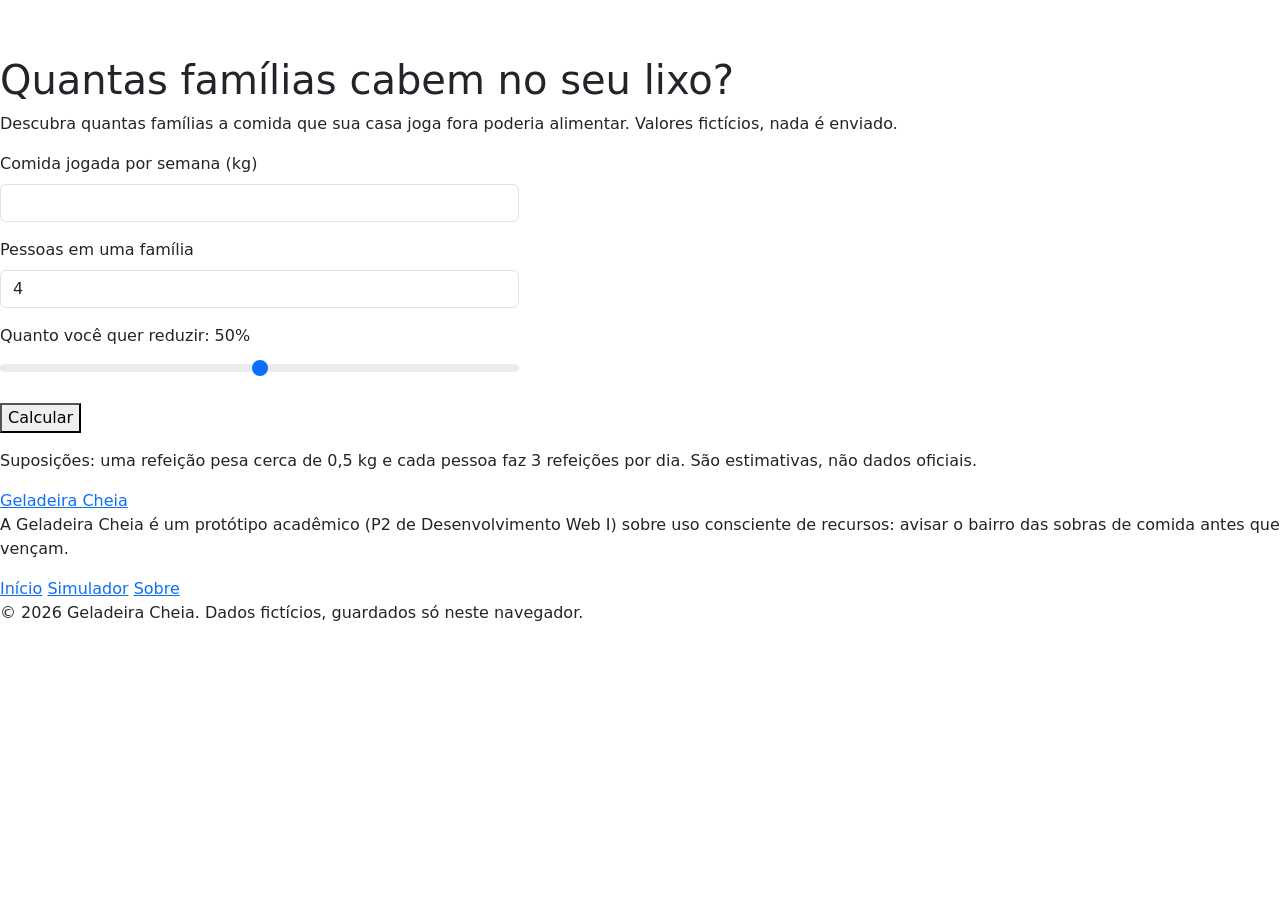
==== Simulador/Simulador.html @ d8ddc0e5 "Estrutura Inicial do projeto" ====
<!DOCTYPE html>
<html lang="pt-BR">

<head>
    <meta charset="UTF-8">
    <meta name="viewport" content="width=device-width, initial-scale=1.0">
    <title>Simulador | Geladeira Cheia</title>

    <!-- Fontes -->
    <link rel="preconnect" href="https://fonts.googleapis.com">
    <link rel="stylesheet" href="https://fonts.googleapis.com/css2?family=Bricolage+Grotesque:wght@600;800&family=Figtree:wght@400;600;700&display=swap">

    <!-- Bootstrap 5 -->
    <link href="https://cdn.jsdelivr.net/npm/bootstrap@5.3.8/dist/css/bootstrap.min.css" rel="stylesheet">

    <!-- CSS da Geladeira Cheia -->
    <link rel="stylesheet" href="../global.css">
    <link rel="stylesheet" href="simulador.css">
</head>

<body class="simulador" id="topo">
    <header class="topo">
        <nav class="navbar navbar-expand-lg navbar-dark" aria-label="Principal">
            <div class="container-fluid">
                <a class="navbar-brand" href="../Inicio/index.html">Geladeira Cheia</a>
                <button class="navbar-toggler" type="button" data-bs-toggle="collapse" data-bs-target="#menuGeladeira"
                    aria-controls="menuGeladeira" aria-expanded="false" aria-label="Abrir menu de navegação">
                    <span class="navbar-toggler-icon"></span>
                </button>
                <div class="collapse navbar-collapse" id="menuGeladeira">
                    <div class="navbar-nav">
                        <a class="nav-link" href="../Inicio/index.html">Início</a>
                        <a class="nav-link" href="../Simulador/Simulador.html" aria-current="page">Simulador</a>
                        <a class="nav-link" href="../Sobre/Sobre.html">Sobre</a>
                    </div>
                </div>
            </div>
        </nav>
    </header>

    <main>
        <section class="conteudo">
            <div id="aviso" class="alert alert-danger" role="alert" hidden></div>

            <section class="folha" aria-labelledby="t-sim">
                <h1 id="t-sim">Quantas famílias cabem no seu lixo?</h1>
                <p>Descubra quantas famílias a comida que sua casa joga fora poderia alimentar. Valores fictícios, nada é enviado.</p>
                <div class="row g-4">
                    <form id="form-sim" class="col-md-5">
                        <div class="mb-3"><label class="form-label" for="kg">Comida jogada por semana (kg)</label>
                            <input class="form-control" id="kg" type="number" required min="0.1" max="50" step="0.1" inputmode="decimal">
                            <div class="erro" id="erro-kg" aria-live="polite"></div></div>
                        <div class="mb-3"><label class="form-label" for="pessoas">Pessoas em uma família</label>
                            <input class="form-control" id="pessoas" type="number" required min="1" max="10" step="1" value="4" inputmode="numeric">
                            <div class="erro" id="erro-pessoas" aria-live="polite"></div></div>
                        <div class="mb-3"><label class="form-label" for="meta">Quanto você quer reduzir: <output id="meta-valor" for="meta">50%</output></label>
                            <input class="form-range" id="meta" type="range" min="10" max="90" step="10" value="50">
                            <div class="erro" id="erro-meta" aria-live="polite"></div></div>
                        <button class="botao" type="submit">Calcular</button>
                    </form>
                    <div class="col-md-7" aria-live="polite"><div id="resultado" class="resultado" hidden></div></div>
                </div>
                <p class="privacidade mt-3">Suposições: uma refeição pesa cerca de 0,5 kg e cada pessoa faz 3 refeições por dia. São estimativas, não dados oficiais.</p>
            </section>
        </section>
    </main>

    <footer class="rodape">
        <div class="rodape-conteudo">
            <a class="rodape-marca" href="../Inicio/index.html">Geladeira Cheia</a>
            <p>A Geladeira Cheia é um protótipo acadêmico (P2 de Desenvolvimento Web I) sobre uso consciente de recursos: avisar o bairro das sobras de comida antes que vençam.</p>
            <nav class="rodape-nav" aria-label="Rodapé">
                <a href="../Inicio/index.html">Início</a> <a href="../Simulador/Simulador.html">Simulador</a> <a href="../Sobre/Sobre.html">Sobre</a>
            </nav>
            <p class="rodape-copy">&copy; 2026 Geladeira Cheia. Dados fictícios, guardados só neste navegador.</p>
        </div>
    </footer>
    <script src="https://cdn.jsdelivr.net/npm/bootstrap@5.3.8/dist/js/bootstrap.bundle.min.js"></script>
    <script src="../js/geladeira-cheia.js"></script>
    <script src="simulador.js"></script>
</body>

</html>
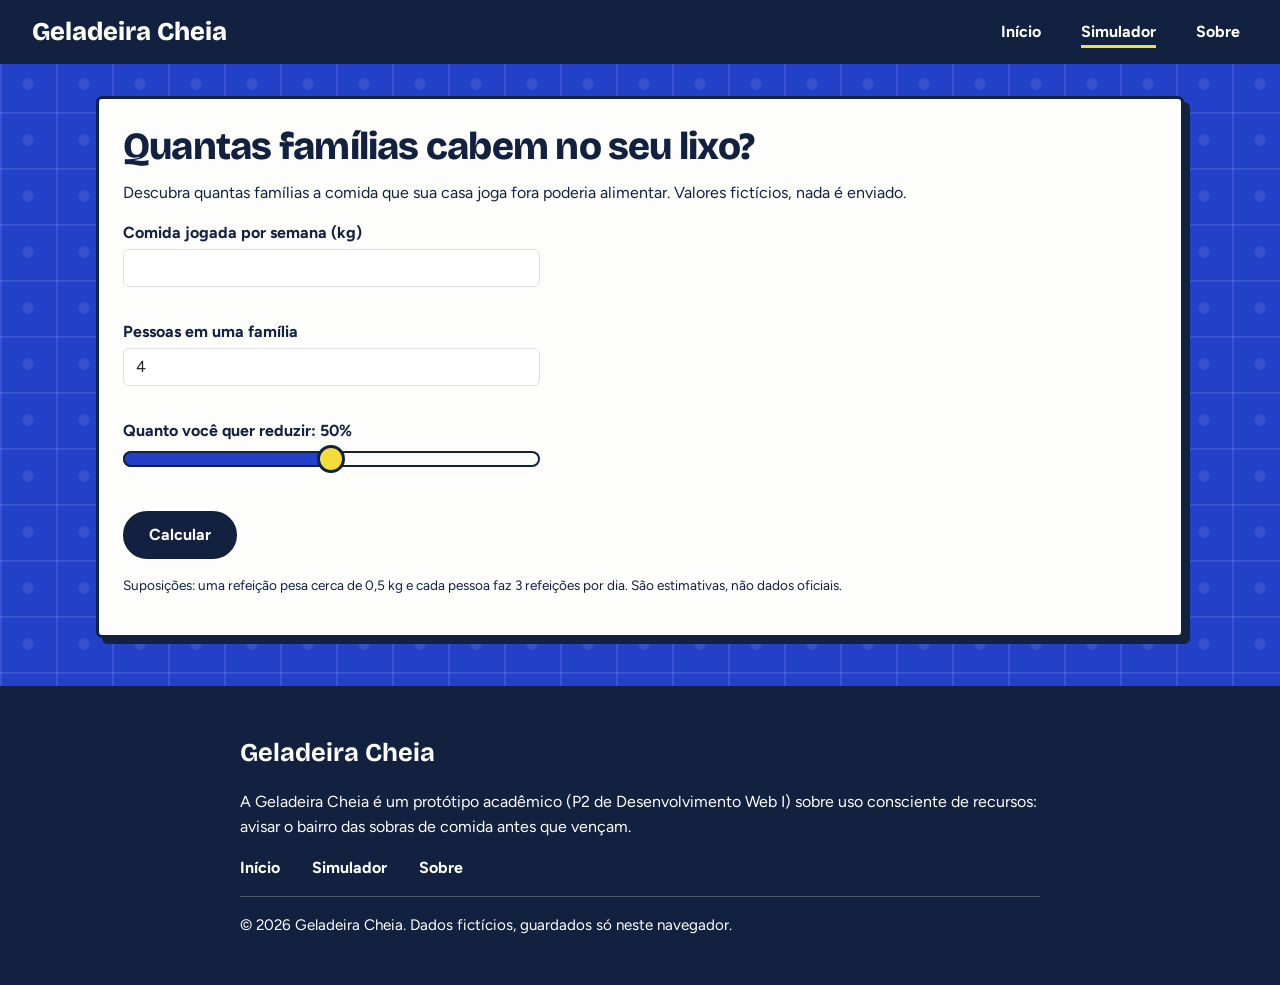
==== commit 84de61d0: "Melhorias finais do site e ajustes" ====
--- a/Simulador/Simulador.html
+++ b/Simulador/Simulador.html
@@ -11,7 +11,9 @@
     <link rel="stylesheet" href="https://fonts.googleapis.com/css2?family=Bricolage+Grotesque:wght@600;800&family=Figtree:wght@400;600;700&display=swap">
 
     <!-- Bootstrap 5 -->
-    <link href="https://cdn.jsdelivr.net/npm/bootstrap@5.3.8/dist/css/bootstrap.min.css" rel="stylesheet">
+    <!-- Integridade (SRI): o navegador recusa o arquivo se ele for alterado no CDN -->
+    <link href="https://cdn.jsdelivr.net/npm/bootstrap@5.3.9/dist/css/bootstrap.min.css" rel="stylesheet"
+        integrity="sha384-yEPZ7jP9S0QKiUQ0m3jjsO4ProIW7wvR9gXkI7JOGa2XVsw53Yke2bsdkBbjmmiX" crossorigin="anonymous">
 
     <!-- CSS da Geladeira Cheia -->
     <link rel="stylesheet" href="../global.css">
@@ -22,16 +24,16 @@
     <header class="topo">
         <nav class="navbar navbar-expand-lg navbar-dark" aria-label="Principal">
             <div class="container-fluid">
-                <a class="navbar-brand" href="../Inicio/index.html">Geladeira Cheia</a>
+                <a class="navbar-brand" href="../inicio/index.html">Geladeira Cheia</a>
                 <button class="navbar-toggler" type="button" data-bs-toggle="collapse" data-bs-target="#menuGeladeira"
                     aria-controls="menuGeladeira" aria-expanded="false" aria-label="Abrir menu de navegação">
                     <span class="navbar-toggler-icon"></span>
                 </button>
                 <div class="collapse navbar-collapse" id="menuGeladeira">
                     <div class="navbar-nav">
-                        <a class="nav-link" href="../Inicio/index.html">Início</a>
-                        <a class="nav-link" href="../Simulador/Simulador.html" aria-current="page">Simulador</a>
-                        <a class="nav-link" href="../Sobre/Sobre.html">Sobre</a>
+                        <a class="nav-link" href="../inicio/index.html">Início</a>
+                        <a class="nav-link" href="../simulador/simulador.html" aria-current="page">Simulador</a>
+                        <a class="nav-link" href="../sobre/sobre.html">Sobre</a>
                     </div>
                 </div>
             </div>
@@ -67,15 +69,16 @@
 
     <footer class="rodape">
         <div class="rodape-conteudo">
-            <a class="rodape-marca" href="../Inicio/index.html">Geladeira Cheia</a>
+            <a class="rodape-marca" href="../inicio/index.html">Geladeira Cheia</a>
             <p>A Geladeira Cheia é um protótipo acadêmico (P2 de Desenvolvimento Web I) sobre uso consciente de recursos: avisar o bairro das sobras de comida antes que vençam.</p>
             <nav class="rodape-nav" aria-label="Rodapé">
-                <a href="../Inicio/index.html">Início</a> <a href="../Simulador/Simulador.html">Simulador</a> <a href="../Sobre/Sobre.html">Sobre</a>
+                <a href="../inicio/index.html">Início</a> <a href="../simulador/simulador.html">Simulador</a> <a href="../sobre/sobre.html">Sobre</a>
             </nav>
             <p class="rodape-copy">&copy; 2026 Geladeira Cheia. Dados fictícios, guardados só neste navegador.</p>
         </div>
     </footer>
-    <script src="https://cdn.jsdelivr.net/npm/bootstrap@5.3.8/dist/js/bootstrap.bundle.min.js"></script>
+    <script src="https://cdn.jsdelivr.net/npm/bootstrap@5.3.9/dist/js/bootstrap.bundle.min.js"
+        integrity="sha384-WyOxWvTyr1QaMPfiPJSv76iReVthorl5uWlFtZPyK0IEB0hGzo9y5Bp9mYanr8Bu" crossorigin="anonymous"></script>
     <script src="../js/geladeira-cheia.js"></script>
     <script src="simulador.js"></script>
 </body>
--- a/global.css
+++ b/global.css
@@ -0,0 +1,260 @@
+/* =====================================================================
+   Geladeira Cheia | Design global
+   Cores, tipografia, espaçamentos, cabeçalho, botões, formulários e rodapé.
+   Cada página só acrescenta o que é específico dela.
+   ===================================================================== */
+
+/* ----------- Cores e medidas -----------
+   Texto escuro (--tinta) sobre claro: mais de 12:1. Branco sobre --tinta: mais de 12:1.
+   O limão (--limao) é fundo de destaque, nunca cor de texto sobre claro. */
+:root {
+    --parede: #2340c8;         /* fundo do site */
+    --esmalte: #bfe3d6;        /* porta da geladeira */
+    --tinta: #12213f;          /* texto, bordas, cabeçalho e rodapé */
+    --limao: #f4dc3b;          /* recados urgentes, bloco do formulário */
+    --papel: #fdfdfb;          /* cartões e folhas */
+    --erro: #b00020;           /* mensagens de erro (4.7:1 sobre o limão) */
+    --titulo: "Bricolage Grotesque", "Arial Black", sans-serif;
+    --texto: "Figtree", system-ui, sans-serif;
+    --manuscrita: "Caveat", "Comic Sans MS", cursive;   /* só no nome do alimento */
+
+    /* Espaçamentos (escala de 8 px): perto = relacionado, longe = separado */
+    --e1: 4px;
+    --e2: 8px;
+    --e3: 12px;
+    --e4: 16px;
+    --e5: 24px;
+    --e6: 32px;
+    --e7: 48px;
+    --e8: 64px;
+
+    --largura: 1120px;         /* largura máxima do conteúdo */
+    --altura-topo: 64px;
+}
+
+/* ----------- Base ----------- */
+html {
+    scroll-behavior: smooth;
+    scroll-padding-top: calc(var(--altura-topo) + 16px);
+}
+
+@media (prefers-reduced-motion: reduce) {
+    html { scroll-behavior: auto; }
+    * { transition: none !important; animation: none !important; }
+}
+
+body {
+    margin: 0;
+    /* Parede de azulejo feita só com CSS: rejunte em linhas e um losango no centro de cada peça */
+    background-color: var(--parede);
+    background-image:
+        radial-gradient(circle at 50% 50%, rgba(255, 255, 255, .09) 0 5px, transparent 6px),
+        linear-gradient(rgba(255, 255, 255, .1) 2px, transparent 2px),
+        linear-gradient(90deg, rgba(255, 255, 255, .1) 2px, transparent 2px);
+    background-size: 56px 56px;
+    color: var(--tinta);
+    font-family: var(--texto);
+    font-size: 1rem;
+    line-height: 1.5;
+}
+
+[hidden] { display: none !important; }
+
+button, input, select, textarea { font-family: inherit; }
+
+img { max-width: 100%; }
+
+h1, h2, h3 {
+    font-family: var(--titulo);
+    font-weight: 800;
+    letter-spacing: -.02em;
+    line-height: 1.2;
+}
+
+/* Texto só para leitores de tela */
+.so-leitor {
+    position: absolute;
+    width: 1px;
+    height: 1px;
+    margin: -1px;
+    padding: 0;
+    overflow: hidden;
+    clip: rect(0, 0, 0, 0);
+    white-space: nowrap;
+    border: 0;
+}
+
+/* Foco visível para quem usa teclado */
+a:focus-visible, button:focus-visible, input:focus-visible,
+select:focus-visible, summary:focus-visible {
+    outline: 3px solid var(--tinta);
+    outline-offset: 2px;
+}
+
+/* ----------- Cabeçalho -----------
+   Marca à esquerda, menu à direita; no celular vira o botão ☰. */
+header.topo {
+    position: sticky;
+    top: 0;
+    z-index: 20;
+    background: var(--tinta);
+}
+
+header.topo .navbar { padding: 0; }
+
+header.topo .container-fluid {
+    max-width: 1440px;
+    min-height: var(--altura-topo);
+    padding: var(--e2) var(--e4);
+    gap: var(--e5);
+}
+
+header.topo .navbar-brand {
+    margin: 0;
+    color: #fff;
+    font-family: var(--titulo);
+    font-size: 1.35rem;
+    font-weight: 800;
+}
+
+header.topo .navbar-nav { gap: var(--e1) var(--e5); }
+header.topo .navbar-collapse { padding: var(--e3) 0 var(--e4); }
+
+.nav-link {
+    padding: var(--e3) var(--e4);
+    color: #fff;
+    font-weight: 700;
+    border-radius: var(--e2);
+    transition: color .2s ease, background-color .2s ease;
+}
+.nav-link:hover,
+.nav-link:focus-visible {
+    color: #fff;
+    text-decoration: underline 2px var(--limao);
+    text-underline-offset: 6px;
+}
+
+/* Página em que a pessoa está */
+.nav-link[aria-current="page"] {
+    color: #fff;
+    text-decoration: underline 3px var(--limao);
+    text-underline-offset: 8px;
+}
+
+header.topo :focus-visible { outline-color: var(--limao); }
+
+/* Desktop: menu em linha, à direita */
+@media (min-width: 992px) {
+    header.topo .container-fluid { padding: var(--e2) var(--e6); }
+    header.topo .navbar-collapse { padding: 0; }
+    header.topo .navbar-nav { flex-direction: row; margin-left: auto; }
+    .nav-link { padding: var(--e2) var(--e3); }
+}
+
+/* ----------- Conteúdo ----------- */
+.conteudo {
+    max-width: var(--largura);
+    margin: 0 auto;
+    padding: var(--e5) var(--e3) var(--e6);
+    box-sizing: border-box;
+}
+
+/* Folha de papel (Simulador e Sobre) */
+.folha {
+    background: var(--papel);
+    border: 3px solid var(--tinta);
+    border-radius: 6px;
+    padding: var(--e5);
+    box-shadow: 6px 6px 0 var(--tinta);
+}
+.folha h1 { margin: 0 0 var(--e3); font-size: clamp(1.8rem, 3vw, 2.5rem); }
+
+/* ----------- Botões ----------- */
+.botao {
+    display: inline-block;
+    padding: var(--e3) var(--e5);
+    background: var(--tinta);
+    color: #fff;
+    font-size: 1rem;
+    font-weight: 700;
+    line-height: 1.25;
+    text-align: center;
+    text-decoration: none;
+    border: 2px solid var(--tinta);
+    border-radius: 2.5rem;
+    cursor: pointer;
+    transition: background-color .2s ease, color .2s ease, transform .2s ease;
+}
+.botao:hover,
+.botao:focus-visible {
+    background: var(--parede);
+    border-color: var(--parede);
+    color: #fff;
+}
+.botao:active { transform: translateY(1px); }
+
+.botao-link {
+    background: none;
+    border: 0;
+    color: var(--tinta);
+    font-weight: 700;
+    text-decoration: underline;
+}
+
+/* ----------- Formulários ----------- */
+.form-label { margin-bottom: var(--e1); font-weight: 700; }
+
+.erro {
+    min-height: 1.2em;
+    color: var(--erro);
+    font-size: .875rem;
+}
+
+.privacidade { font-size: .85rem; }
+
+.form-range { accent-color: var(--parede); }
+
+/* ----------- Rodapé ----------- */
+.rodape {
+    padding: var(--e7) var(--e4);
+    background: var(--tinta);
+    color: #fff;
+}
+.rodape-conteudo {
+    display: flex;
+    flex-direction: column;
+    gap: var(--e4);
+    max-width: 800px;
+    margin: 0 auto;
+}
+.rodape-marca {
+    align-self: flex-start;
+    font-family: var(--titulo);
+    font-size: 1.6rem;
+    font-weight: 800;
+}
+.rodape p { margin: 0; line-height: 1.6; }
+.rodape-nav { display: flex; flex-wrap: wrap; gap: var(--e2) var(--e6); }
+.rodape a {
+    color: #fff;
+    font-weight: 700;
+    text-decoration: none;
+}
+.rodape a:hover,
+.rodape a:focus-visible {
+    text-decoration: underline 2px var(--limao);
+    text-underline-offset: 5px;
+}
+.rodape a:focus-visible { outline-color: #fff; }
+.rodape .rodape-copy {
+    padding-top: var(--e4);
+    border-top: 1px solid rgba(255, 255, 255, .25);
+    font-size: .95rem;
+}
+
+/* ----------- Tablet e computador (Mobile First: o celular é a base) ----------- */
+@media (min-width: 768px) {
+    header.topo .navbar-brand { font-size: 1.6rem; }
+    .conteudo { padding: var(--e6) var(--e4) var(--e7); }
+    .rodape { padding: var(--e7) var(--e6); }
+}
--- a/Simulador/simulador.css
+++ b/Simulador/simulador.css
@@ -0,0 +1,63 @@
+/* Página Simulador - só o que é exclusivo dela.
+   Cores, cabeçalho, folha, botões, formulários e rodapé vêm do global.css */
+
+/* ---- Resultado ---- */
+.resultado {
+  padding: var(--e5);
+  background: var(--limao);
+  border: 2px solid var(--tinta);
+  border-radius: 4px;
+}
+.resultado strong { font-family: var(--titulo); font-size: 1.6rem; }
+
+/* ---- Uma casinha por família alimentada ---- */
+.casas { display: flex; flex-wrap: wrap; gap: 6px; margin-top: var(--e3); }
+.casa {
+  width: 24px;
+  height: 24px;
+  background: var(--tinta);
+  clip-path: polygon(50% 0, 100% 45%, 88% 45%, 88% 100%, 12% 100%, 12% 45%, 0 45%);
+}
+
+/* As casinhas entram uma por vez (--i é o número da casinha) */
+@media (prefers-reduced-motion: no-preference) {
+  .casa { animation: entrar .35s ease-out both; animation-delay: calc(var(--i) * 70ms); }
+
+  @keyframes entrar {
+    from { opacity: 0; transform: translateY(10px) scale(.6); }
+    to { opacity: 1; transform: none; }
+  }
+}
+
+/* ---- Barra de meta em forma de termômetro ---- */
+.form-range { --preenchido: 50%; }
+
+.form-range::-webkit-slider-runnable-track {
+  height: 16px;
+  border-radius: 999px;
+  background: linear-gradient(90deg, var(--parede) var(--preenchido), var(--papel) var(--preenchido));
+  box-shadow: inset 0 0 0 2px var(--tinta);
+}
+.form-range::-moz-range-track {
+  height: 16px;
+  border-radius: 999px;
+  background: linear-gradient(90deg, var(--parede) var(--preenchido), var(--papel) var(--preenchido));
+  box-shadow: inset 0 0 0 2px var(--tinta);
+}
+.form-range::-webkit-slider-thumb {
+  box-sizing: border-box;
+  width: 28px;
+  height: 28px;
+  margin-top: -6px;
+  background: var(--limao);
+  border: 3px solid var(--tinta);
+  border-radius: 50%;
+}
+.form-range::-moz-range-thumb {
+  box-sizing: border-box;
+  width: 28px;
+  height: 28px;
+  background: var(--limao);
+  border: 3px solid var(--tinta);
+  border-radius: 50%;
+}
